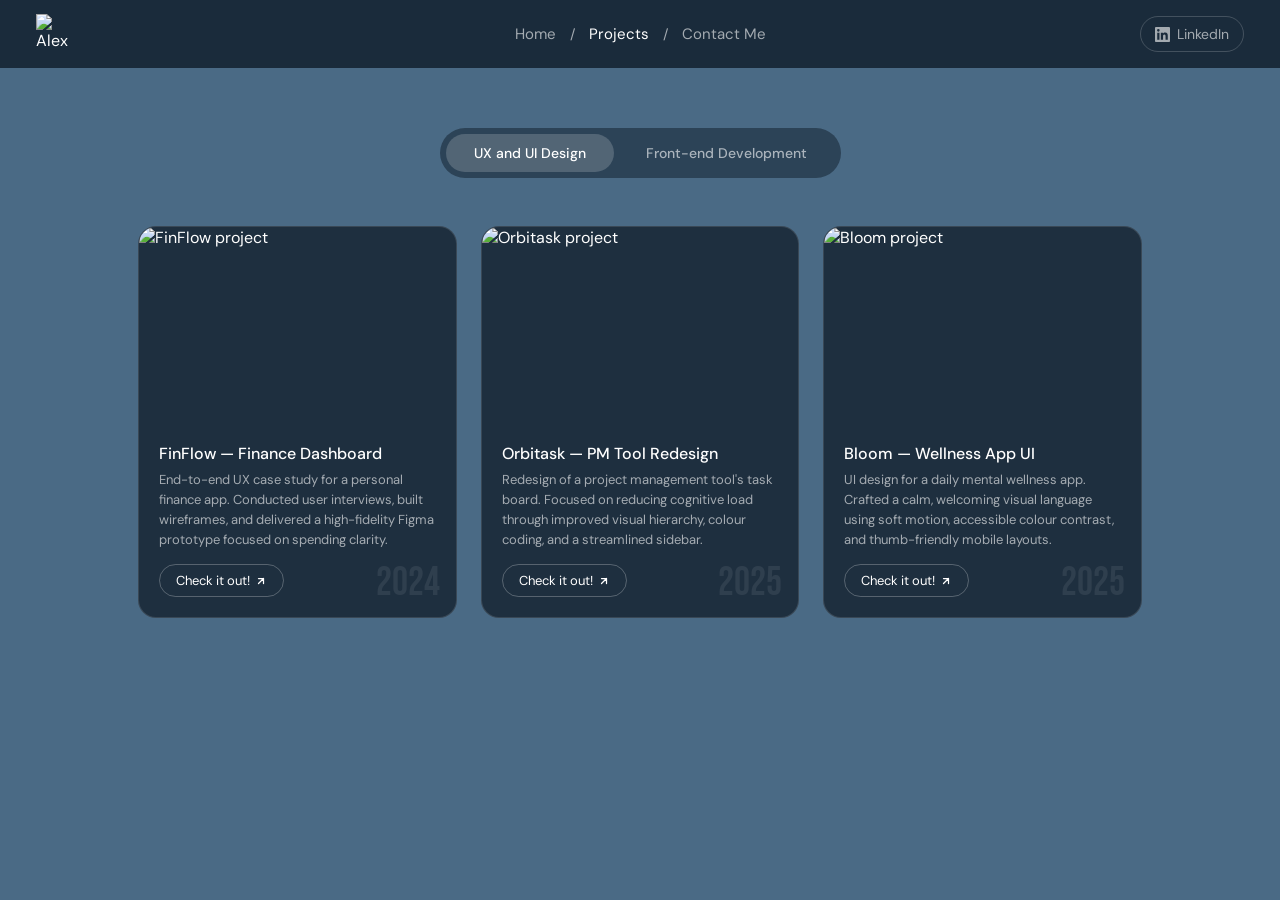
==== projects.html @ c5fc4b39 "Add files via upload" ====
<!doctype html>
<html lang="en">
  <head>
    <meta charset="UTF-8" />
    <meta name="viewport" content="width=device-width, initial-scale=1.0" />
    <title>Projects — Alex Carter</title>
    <link rel="stylesheet" href="style.css" />
  </head>
  <body>
    <!-- Nav bar -->
    <nav class="navbar">
      <a href="index.html" class="nav-logo">
        <img src="images/alex-logo.png" alt="Alex Carter logo" />
      </a>

      <ul class="nav-links">
        <li><a href="index.html" class="nav-link">Home</a></li>
        <li><span class="nav-sep">/</span></li>
        <li><a href="projects.html" class="nav-link active">Projects</a></li>
        <li><span class="nav-sep">/</span></li>
        <li><a href="contact.html" class="nav-link">Contact Me</a></li>
      </ul>

      <a href="https://linkedin.com" target="_blank" class="nav-linkedin">
        <svg
          xmlns="http://www.w3.org/2000/svg"
          viewBox="0 0 24 24"
          fill="currentColor"
        >
          <path
            d="M20.447 20.452h-3.554v-5.569c0-1.328-.027-3.037-1.852-3.037-1.853 0-2.136 1.445-2.136 2.939v5.667H9.351V9h3.414v1.561h.046c.477-.9 1.637-1.85 3.37-1.85 3.601 0 4.267 2.37 4.267 5.455v6.286zM5.337 7.433a2.062 2.062 0 0 1-2.063-2.065 2.064 2.064 0 1 1 2.063 2.065zm1.782 13.019H3.555V9h3.564v11.452zM22.225 0H1.771C.792 0 0 .774 0 1.729v20.542C0 23.227.792 24 1.771 24h20.451C23.2 24 24 23.227 24 22.271V1.729C24 .774 23.2 0 22.222 0h.003z"
          />
        </svg>
        <span>LinkedIn</span>
      </a>
    </nav>

    <!-- Projects page -->
    <div class="projects-page">
      <div class="projects-content">
        <!-- Tabs -->
        <div class="tab-bar fade-in fade-in-1">
          <button class="tab-btn active" data-target="panel-ux">
            UX and UI Design
          </button>
          <button class="tab-btn" data-target="panel-dev">
            Front-end Development
          </button>
        </div>

        <!-- UX projects -->
        <div class="tab-panel active" id="panel-ux">
          <div class="projects-grid">
            <div class="project-card fade-in fade-in-2">
              <img src="images/project-placeholder.jpg" alt="FinFlow project" />
              <div class="project-card-body">
                <h2 class="project-title">FinFlow — Finance Dashboard</h2>
                <p class="project-desc">
                  End-to-end UX case study for a personal finance app. Conducted
                  user interviews, built wireframes, and delivered a
                  high-fidelity Figma prototype focused on spending clarity.
                </p>
                <a href="#" class="btn-card">
                  Check it out!
                  <svg
                    xmlns="http://www.w3.org/2000/svg"
                    viewBox="0 0 24 24"
                    fill="none"
                    stroke="currentColor"
                    stroke-width="2.5"
                    stroke-linecap="round"
                    stroke-linejoin="round"
                  >
                    <path d="M7 17L17 7M17 7H7M17 7v10" />
                  </svg>
                </a>
              </div>
              <span class="project-year">2024</span>
            </div>

            <div class="project-card fade-in fade-in-3">
              <img
                src="images/project-placeholder.jpg"
                alt="Orbitask project"
              />
              <div class="project-card-body">
                <h2 class="project-title">Orbitask — PM Tool Redesign</h2>
                <p class="project-desc">
                  Redesign of a project management tool's task board. Focused on
                  reducing cognitive load through improved visual hierarchy,
                  colour coding, and a streamlined sidebar.
                </p>
                <a href="#" class="btn-card">
                  Check it out!
                  <svg
                    xmlns="http://www.w3.org/2000/svg"
                    viewBox="0 0 24 24"
                    fill="none"
                    stroke="currentColor"
                    stroke-width="2.5"
                    stroke-linecap="round"
                    stroke-linejoin="round"
                  >
                    <path d="M7 17L17 7M17 7H7M17 7v10" />
                  </svg>
                </a>
              </div>
              <span class="project-year">2025</span>
            </div>

            <div class="project-card fade-in fade-in-4">
              <img src="images/project-placeholder.jpg" alt="Bloom project" />
              <div class="project-card-body">
                <h2 class="project-title">Bloom — Wellness App UI</h2>
                <p class="project-desc">
                  UI design for a daily mental wellness app. Crafted a calm,
                  welcoming visual language using soft motion, accessible colour
                  contrast, and thumb-friendly mobile layouts.
                </p>
                <a href="#" class="btn-card">
                  Check it out!
                  <svg
                    xmlns="http://www.w3.org/2000/svg"
                    viewBox="0 0 24 24"
                    fill="none"
                    stroke="currentColor"
                    stroke-width="2.5"
                    stroke-linecap="round"
                    stroke-linejoin="round"
                  >
                    <path d="M7 17L17 7M17 7H7M17 7v10" />
                  </svg>
                </a>
              </div>
              <span class="project-year">2025</span>
            </div>
          </div>
        </div>

        <!-- Dev projects -->
        <div class="tab-panel" id="panel-dev">
          <div class="projects-grid">
            <div class="project-card fade-in fade-in-2">
              <img src="images/project-placeholder.jpg" alt="Lunaris project" />
              <div class="project-card-body">
                <h2 class="project-title">Lunaris — Data Viz Site</h2>
                <p class="project-desc">
                  An interactive data visualisation site built with vanilla JS
                  and SVG. Displays real-time astronomy data with animated
                  charts, smooth transitions, and full keyboard navigation.
                </p>
                <a href="#" class="btn-card">
                  Check it out!
                  <svg
                    xmlns="http://www.w3.org/2000/svg"
                    viewBox="0 0 24 24"
                    fill="none"
                    stroke="currentColor"
                    stroke-width="2.5"
                    stroke-linecap="round"
                    stroke-linejoin="round"
                  >
                    <path d="M7 17L17 7M17 7H7M17 7v10" />
                  </svg>
                </a>
              </div>
              <span class="project-year">2024</span>
            </div>

            <div class="project-card fade-in fade-in-3">
              <img src="images/project-placeholder.jpg" alt="Cartly project" />
              <div class="project-card-body">
                <h2 class="project-title">Cartly — E-commerce Frontend</h2>
                <p class="project-desc">
                  A fully responsive e-commerce storefront built in HTML, CSS,
                  and JS. Features a filterable product grid, an animated cart
                  drawer, and a multi-step checkout flow.
                </p>
                <a href="#" class="btn-card">
                  Check it out!
                  <svg
                    xmlns="http://www.w3.org/2000/svg"
                    viewBox="0 0 24 24"
                    fill="none"
                    stroke="currentColor"
                    stroke-width="2.5"
                    stroke-linecap="round"
                    stroke-linejoin="round"
                  >
                    <path d="M7 17L17 7M17 7H7M17 7v10" />
                  </svg>
                </a>
              </div>
              <span class="project-year">2025</span>
            </div>

            <div class="project-card fade-in fade-in-4">
              <img src="images/project-placeholder.jpg" alt="Typeset project" />
              <div class="project-card-body">
                <h2 class="project-title">Typeset — CSS Playground</h2>
                <p class="project-desc">
                  An interactive typography tool that lets users pair fonts,
                  adjust scale, and preview CSS variables in real time. Built to
                  sharpen both CSS skills and typographic sensibility.
                </p>
                <a href="#" class="btn-card">
                  Check it out!
                  <svg
                    xmlns="http://www.w3.org/2000/svg"
                    viewBox="0 0 24 24"
                    fill="none"
                    stroke="currentColor"
                    stroke-width="2.5"
                    stroke-linecap="round"
                    stroke-linejoin="round"
                  >
                    <path d="M7 17L17 7M17 7H7M17 7v10" />
                  </svg>
                </a>
              </div>
              <span class="project-year">2025</span>
            </div>
          </div>
        </div>
      </div>
    </div>

    <script src="script.js"></script>
  </body>
</html>
---- style.css ----
@import url("https://fonts.googleapis.com/css2?family=Cormorant+Garamond:wght@300;400;600&family=DM+Sans:ital,opsz,wght@0,9..40,300;0,9..40,400;0,9..40,500;0,9..40,600;1,9..40,300&family=Bebas+Neue&display=swap");

/* Custom variables */
:root {
  --dark: #1a2b3b;
  --medium: #223344;
  --projects-bg: #4a6a85;
  --card-dark: #1e2f3f;
  --form-bg: #456278;
  --white: #ffffff;
  --white-60: rgba(255, 255, 255, 0.6);
  --white-30: rgba(255, 255, 255, 0.3);
  --white-12: rgba(255, 255, 255, 0.12);
  --border: rgba(255, 255, 255, 0.18);

  --font-heading: "Cormorant Garamond", serif;
  --font-body: "DM Sans", sans-serif;
  --font-display: "Bebas Neue", sans-serif;

  --nav-height: 68px;
  --radius: 18px;
  --transition: 0.28s ease;
}

/* Basic reset */
* {
  box-sizing: border-box;
  margin: 0;
  padding: 0;
}

html {
  scroll-behavior: smooth;
}

body {
  font-family: var(--font-body);
  color: var(--white);
  background: var(--dark);
  overflow-x: hidden;
}

a {
  color: inherit;
  text-decoration: none;
}

img {
  display: block;
  max-width: 100%;
}

/* Nav bar */

.navbar {
  position: fixed;
  top: 0;
  left: 0;
  right: 0;
  height: var(--nav-height);
  background: var(--dark);
  display: flex;
  align-items: center;
  justify-content: space-between;
  padding: 0 36px;
  z-index: 100;
}

.nav-logo {
  width: 40px;
  height: 40px;
  transition:
    transform var(--transition),
    opacity var(--transition);
}

.nav-logo:hover {
  transform: scale(1.08);
  opacity: 0.85;
}

.nav-logo img {
  width: 100%;
  height: 100%;
  object-fit: contain;
}

.nav-links {
  display: flex;
  align-items: center;
  list-style: none;
  position: absolute;
  left: 50%;
  transform: translateX(-50%);
}

.nav-links li {
  display: flex;
  align-items: center;
}

.nav-sep {
  color: var(--white-60);
  font-size: 14px;
  margin: 0 10px;
}

.nav-link {
  font-size: 15px;
  color: var(--white-60);
  padding: 6px 4px;
  transition: color var(--transition);
}

.nav-link:hover,
.nav-link.active {
  color: var(--white);
}

.nav-linkedin {
  display: flex;
  align-items: center;
  gap: 7px;
  font-size: 14px;
  color: var(--white-60);
  padding: 8px 14px;
  border: 1px solid var(--border);
  border-radius: 50px;
  transition:
    color var(--transition),
    border-color var(--transition),
    background var(--transition);
}

.nav-linkedin:hover {
  color: var(--white);
  border-color: rgba(255, 255, 255, 0.4);
  background: rgba(255, 255, 255, 0.06);
}

.nav-linkedin svg {
  width: 15px;
  height: 15px;
}

/* Home page */

.home-page {
  background: var(--dark);
  min-height: 100vh;
  display: flex;
  align-items: center;
  padding-top: var(--nav-height);
  position: relative;
  overflow: hidden;
}

.watermark {
  position: absolute;
  top: 50%;
  left: 50%;
  transform: translate(-50%, -50%);
  font-family: var(--font-display);
  font-size: clamp(80px, 16vw, 200px);
  white-space: nowrap;
  color: transparent;
  -webkit-text-stroke: 1px rgba(255, 255, 255, 0.1);
  pointer-events: none;
  user-select: none;
}

.home-content {
  position: relative;
  z-index: 2;
  width: 100%;
  max-width: 1100px;
  margin: 0 auto;
  padding: 60px 48px;
  display: flex;
  align-items: center;
  justify-content: space-between;
  gap: 48px;
}

.home-text {
  flex: 1;
  max-width: 520px;
}

.home-name {
  font-family: var(--font-heading);
  font-size: clamp(42px, 6vw, 68px);
  font-weight: 600;
  line-height: 1.1;
  margin-bottom: 6px;
}

.home-role {
  font-size: 16px;
  font-weight: 300;
  color: var(--white-60);
  margin-bottom: 22px;
}

.home-bio {
  font-size: 15px;
  line-height: 1.75;
  color: var(--white-60);
  margin-bottom: 36px;
}

.home-ctas {
  display: flex;
  gap: 14px;
}

.btn {
  display: inline-flex;
  align-items: center;
  gap: 8px;
  padding: 12px 26px;
  border-radius: 50px;
  font-family: var(--font-body);
  font-size: 14px;
  font-weight: 500;
  cursor: pointer;
  transition: all var(--transition);
  border: none;
}

.btn-primary {
  background: var(--white);
  color: var(--dark);
}

.btn-primary:hover {
  background: rgba(255, 255, 255, 0.88);
  transform: translateY(-2px);
  box-shadow: 0 8px 24px rgba(0, 0, 0, 0.3);
}

.btn-outline {
  background: transparent;
  color: var(--white);
  border: 1px solid var(--border);
}

.btn-outline:hover {
  background: rgba(255, 255, 255, 0.08);
  border-color: rgba(255, 255, 255, 0.4);
  transform: translateY(-2px);
}

.home-avatar {
  flex-shrink: 0;
  width: clamp(240px, 28vw, 360px);
  height: clamp(240px, 28vw, 360px);
  border-radius: 50%;
  overflow: hidden;
  border: 2px solid var(--white-12);
  box-shadow: 0 20px 60px rgba(0, 0, 0, 0.4);
}

.home-avatar img {
  width: 100%;
  height: 100%;
  object-fit: cover;
  object-position: center top;
}

/* Projects */

.projects-page {
  background: var(--projects-bg);
  min-height: 100vh;
  padding-top: var(--nav-height);
}

.projects-content {
  max-width: 1100px;
  margin: 0 auto;
  padding: 60px 48px;
}

.tab-bar {
  display: flex;
  align-items: center;
  background: rgba(20, 35, 50, 0.55);
  border-radius: 50px;
  padding: 6px;
  width: fit-content;
  margin: 0 auto 48px;
  gap: 4px;
}

.tab-btn {
  padding: 10px 28px;
  border-radius: 50px;
  border: none;
  font-family: var(--font-body);
  font-size: 14px;
  font-weight: 500;
  cursor: pointer;
  background: transparent;
  color: var(--white-60);
  transition: all var(--transition);
}

.tab-btn:hover {
  color: var(--white);
}

.tab-btn.active {
  background: rgba(255, 255, 255, 0.18);
  color: var(--white);
}

.projects-grid {
  display: grid;
  grid-template-columns: repeat(3, 1fr);
  gap: 24px;
}

.project-card {
  background: var(--card-dark);
  border-radius: var(--radius);
  border: 1px solid var(--white-12);
  overflow: hidden;
  position: relative;
  transition:
    transform var(--transition),
    box-shadow var(--transition);
}

.project-card:hover {
  transform: translateY(-6px);
  box-shadow: 0 16px 48px rgba(0, 0, 0, 0.45);
}

.project-card img {
  width: 100%;
  aspect-ratio: 16/10;
  object-fit: cover;
  transition: transform 0.4s ease;
}

.project-card:hover img {
  transform: scale(1.04);
}

.project-card-body {
  padding: 18px 20px 20px;
}

.project-title {
  font-size: 16px;
  font-weight: 500;
  margin-bottom: 6px;
}

.project-desc {
  font-size: 13px;
  color: var(--white-60);
  line-height: 1.55;
  margin-bottom: 14px;
}

.btn-card {
  display: inline-flex;
  align-items: center;
  gap: 5px;
  padding: 7px 16px;
  border-radius: 50px;
  background: transparent;
  border: 1px solid rgba(255, 255, 255, 0.25);
  color: var(--white);
  font-family: var(--font-body);
  font-size: 13px;
  cursor: pointer;
  transition: all var(--transition);
}

.btn-card:hover {
  background: rgba(255, 255, 255, 0.1);
  border-color: rgba(255, 255, 255, 0.45);
}

.btn-card svg {
  width: 12px;
  height: 12px;
}

.project-year {
  position: absolute;
  bottom: 14px;
  right: 16px;
  font-family: var(--font-display);
  font-size: 40px;
  color: rgba(255, 255, 255, 0.08);
  line-height: 1;
  pointer-events: none;
  user-select: none;
}

.tab-panel {
  display: none;
}

.tab-panel.active {
  display: block;
  animation: fadeIn 0.3s ease;
}

/* Contact page */

.contact-page {
  background: var(--dark);
  min-height: 100vh;
  display: flex;
  align-items: center;
  justify-content: center;
  padding-top: var(--nav-height);
}

.contact-content {
  width: 100%;
  max-width: 1100px;
  margin: 0 auto;
  padding: 60px 48px;
  display: flex;
  justify-content: center;
}

.contact-card {
  background: var(--form-bg);
  border-radius: 28px;
  padding: 52px 56px;
  width: 100%;
  max-width: 740px;
  border: 1px solid var(--white-12);
  box-shadow: 0 24px 72px rgba(0, 0, 0, 0.3);
}

.contact-title {
  font-family: var(--font-heading);
  font-size: 32px;
  font-weight: 600;
  text-align: center;
  margin-bottom: 36px;
}

.form-group {
  margin-bottom: 22px;
}

.form-label {
  display: block;
  font-size: 14px;
  color: var(--white-60);
  margin-bottom: 8px;
}

.form-input,
.form-textarea {
  width: 100%;
  background: rgba(255, 255, 255, 0.1);
  border: 1px solid rgba(255, 255, 255, 0.2);
  border-radius: 10px;
  color: var(--white);
  font-family: var(--font-body);
  font-size: 15px;
  padding: 12px 16px;
  outline: none;
  transition:
    border-color var(--transition),
    background var(--transition);
  resize: none;
}

.form-input::placeholder,
.form-textarea::placeholder {
  color: var(--white-30);
}

.form-input:focus,
.form-textarea:focus {
  border-color: rgba(255, 255, 255, 0.5);
  background: rgba(255, 255, 255, 0.15);
}

.form-input.error,
.form-textarea.error {
  border-color: #e07a7a;
}

.form-textarea {
  height: 140px;
}

.form-submit {
  display: flex;
  justify-content: center;
  margin-top: 28px;
}

.form-feedback {
  text-align: center;
  margin-top: 14px;
  font-size: 14px;
  min-height: 20px;
}

.form-feedback.success {
  color: #7ed9a0;
}
.form-feedback.error {
  color: #e07a7a;
}

.contact-info {
  display: flex;
  justify-content: center;
  gap: 32px;
  margin-top: 28px;
  padding-top: 24px;
  border-top: 1px solid rgba(255, 255, 255, 0.15);
}

.contact-info-item {
  display: flex;
  align-items: center;
  gap: 8px;
  font-size: 14px;
  color: var(--white-60);
}

.contact-info-item svg {
  width: 17px;
  height: 17px;
  opacity: 0.75;
}

/* Animations */

.fade-in {
  opacity: 0;
  transform: translateY(16px);
  animation: fadeInUp 0.6s ease forwards;
}

.fade-in-1 {
  animation-delay: 0.05s;
}
.fade-in-2 {
  animation-delay: 0.15s;
}
.fade-in-3 {
  animation-delay: 0.25s;
}
.fade-in-4 {
  animation-delay: 0.35s;
}
.fade-in-5 {
  animation-delay: 0.45s;
}

@keyframes fadeInUp {
  to {
    opacity: 1;
    transform: translateY(0);
  }
}

@keyframes fadeIn {
  from {
    opacity: 0;
    transform: translateY(8px);
  }
  to {
    opacity: 1;
    transform: translateY(0);
  }
}

/* Making it responsive */

@media (max-width: 900px) {
  .home-content {
    flex-direction: column-reverse;
    align-items: center;
    text-align: center;
    padding: 40px 28px;
  }

  .home-ctas {
    justify-content: center;
  }

  .watermark {
    font-size: 18vw;
  }

  .projects-grid {
    grid-template-columns: repeat(2, 1fr);
  }

  .contact-card {
    padding: 36px 28px;
  }
}

@media (max-width: 640px) {
  .navbar {
    padding: 0 20px;
  }

  .nav-sep {
    margin: 0 6px;
  }

  .nav-link {
    font-size: 13px;
  }

  .nav-linkedin span {
    display: none;
  }

  .nav-linkedin {
    padding: 8px 10px;
  }

  .projects-grid {
    grid-template-columns: 1fr;
  }

  .projects-content {
    padding: 40px 20px;
  }

  .contact-content {
    padding: 40px 20px;
  }

  .contact-info {
    flex-direction: column;
    align-items: center;
    gap: 16px;
  }
}
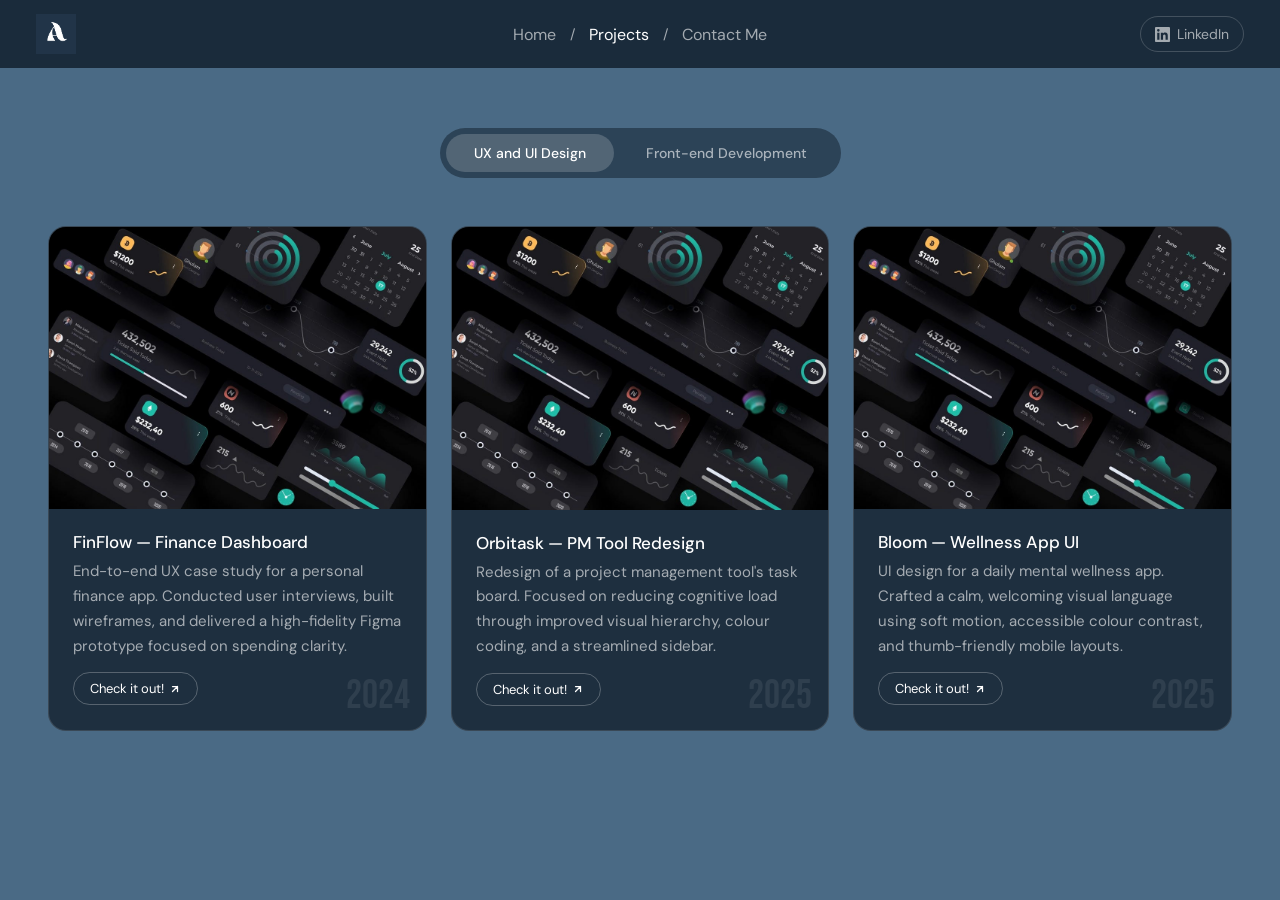
==== commit 25800f74: "Push repo" ====
--- a/projects.html
+++ b/projects.html
@@ -60,7 +60,7 @@
                   user interviews, built wireframes, and delivered a
                   high-fidelity Figma prototype focused on spending clarity.
                 </p>
-                <a href="#" class="btn-card">
+                <a href="finflow.html" class="btn-card">
                   Check it out!
                   <svg
                     xmlns="http://www.w3.org/2000/svg"
@@ -90,7 +90,7 @@
                   reducing cognitive load through improved visual hierarchy,
                   colour coding, and a streamlined sidebar.
                 </p>
-                <a href="#" class="btn-card">
+                <a href="orbitask.html" class="btn-card">
                   Check it out!
                   <svg
                     xmlns="http://www.w3.org/2000/svg"
@@ -117,7 +117,7 @@
                   welcoming visual language using soft motion, accessible colour
                   contrast, and thumb-friendly mobile layouts.
                 </p>
-                <a href="#" class="btn-card">
+                <a href="bloom.html" class="btn-card">
                   Check it out!
                   <svg
                     xmlns="http://www.w3.org/2000/svg"
@@ -149,7 +149,7 @@
                   and SVG. Displays real-time astronomy data with animated
                   charts, smooth transitions, and full keyboard navigation.
                 </p>
-                <a href="#" class="btn-card">
+                <a href="lunaris.html" class="btn-card">
                   Check it out!
                   <svg
                     xmlns="http://www.w3.org/2000/svg"
@@ -176,7 +176,7 @@
                   and JS. Features a filterable product grid, an animated cart
                   drawer, and a multi-step checkout flow.
                 </p>
-                <a href="#" class="btn-card">
+                <a href="cartly.html" class="btn-card">
                   Check it out!
                   <svg
                     xmlns="http://www.w3.org/2000/svg"
@@ -203,7 +203,7 @@
                   adjust scale, and preview CSS variables in real time. Built to
                   sharpen both CSS skills and typographic sensibility.
                 </p>
-                <a href="#" class="btn-card">
+                <a href="typeset.html" class="btn-card">
                   Check it out!
                   <svg
                     xmlns="http://www.w3.org/2000/svg"
--- a/style.css
+++ b/style.css
@@ -35,6 +35,7 @@
 
 body {
   font-family: var(--font-body);
+  font-size: 17px; /* bumped up for readability */
   color: var(--white);
   background: var(--dark);
   overflow-x: hidden;
@@ -106,7 +107,7 @@
 }
 
 .nav-link {
-  font-size: 15px;
+  font-size: 16px;
   color: var(--white-60);
   padding: 6px 4px;
   transition: color var(--transition);
@@ -196,15 +197,15 @@
 }
 
 .home-role {
+  font-size: 17px;
+  font-weight: 300;
+  color: var(--white-60);
+  margin-bottom: 22px;
+}
+
+.home-bio {
   font-size: 16px;
-  font-weight: 300;
-  color: var(--white-60);
-  margin-bottom: 22px;
-}
-
-.home-bio {
-  font-size: 15px;
-  line-height: 1.75;
+  line-height: 1.85; /* was 1.75 */
   color: var(--white-60);
   margin-bottom: 36px;
 }
@@ -277,7 +278,7 @@
 }
 
 .projects-content {
-  max-width: 1100px;
+  max-width: 1280px;
   margin: 0 auto;
   padding: 60px 48px;
 }
@@ -339,7 +340,7 @@
 
 .project-card img {
   width: 100%;
-  aspect-ratio: 16/10;
+  aspect-ratio: 4/3;
   object-fit: cover;
   transition: transform 0.4s ease;
 }
@@ -349,19 +350,19 @@
 }
 
 .project-card-body {
-  padding: 18px 20px 20px;
+  padding: 22px 24px 24px;
 }
 
 .project-title {
-  font-size: 16px;
+  font-size: 17px;
   font-weight: 500;
   margin-bottom: 6px;
 }
 
 .project-desc {
-  font-size: 13px;
-  color: var(--white-60);
-  line-height: 1.55;
+  font-size: 15px;
+  color: var(--white-60);
+  line-height: 1.65; /* was 1.55 */
   margin-bottom: 14px;
 }
 
@@ -455,7 +456,7 @@
 
 .form-label {
   display: block;
-  font-size: 14px;
+  font-size: 15px;
   color: var(--white-60);
   margin-bottom: 8px;
 }
@@ -468,7 +469,7 @@
   border-radius: 10px;
   color: var(--white);
   font-family: var(--font-body);
-  font-size: 15px;
+  font-size: 16px;
   padding: 12px 16px;
   outline: none;
   transition:
@@ -648,3 +649,225 @@
     gap: 16px;
   }
 }
+
+/* Project detail pages */
+
+.project-detail-page {
+  background: var(--dark);
+  min-height: 100vh;
+  padding-top: var(--nav-height);
+}
+
+.project-detail-content {
+  max-width: 900px;
+  margin: 0 auto;
+  padding: 60px 48px;
+}
+
+/* back link at the top */
+.back-link {
+  display: inline-flex;
+  align-items: center;
+  gap: 8px;
+  font-size: 14px;
+  color: var(--white-60);
+  margin-bottom: 40px;
+  transition: color var(--transition);
+}
+
+.back-link:hover {
+  color: var(--white);
+}
+
+.back-link svg {
+  width: 16px;
+  height: 16px;
+}
+
+/* header section */
+.project-detail-header {
+  margin-bottom: 40px;
+}
+
+.project-detail-tags {
+  display: flex;
+  gap: 10px;
+  margin-bottom: 18px;
+  flex-wrap: wrap;
+}
+
+.project-tag {
+  font-size: 12px;
+  font-weight: 500;
+  color: var(--white-60);
+  border: 1px solid var(--border);
+  border-radius: 50px;
+  padding: 4px 14px;
+  letter-spacing: 0.04em;
+  text-transform: uppercase;
+}
+
+.project-detail-title {
+  font-family: var(--font-heading);
+  font-size: 52px;
+  font-weight: 600;
+  line-height: 1.1;
+  margin-bottom: 16px;
+}
+
+.project-detail-subtitle {
+  font-size: 16px;
+  color: var(--white-60);
+  line-height: 1.7;
+  max-width: 680px;
+}
+
+/* hero image */
+.project-detail-img {
+  width: 100%;
+  border-radius: var(--radius);
+  overflow: hidden;
+  margin-bottom: 56px;
+  border: 1px solid var(--white-12);
+}
+
+.project-detail-img img {
+  width: 100%;
+  display: block;
+}
+
+/* info row: year, role, tools */
+.project-detail-meta {
+  display: flex;
+  margin-bottom: 56px;
+  padding: 28px 32px;
+  background: rgba(255, 255, 255, 0.05);
+  border: 1px solid var(--white-12);
+  border-radius: var(--radius);
+}
+
+.meta-item {
+  flex: 1;
+  padding: 0 24px;
+  border-left: 1px solid var(--white-12);
+}
+
+.meta-item:first-child {
+  padding-left: 0;
+  border-left: none;
+}
+
+.meta-item h3 {
+  font-size: 11px;
+  font-weight: 500;
+  color: var(--white-30);
+  text-transform: uppercase;
+  letter-spacing: 0.1em;
+  margin-bottom: 8px;
+}
+
+.meta-item p {
+  font-size: 15px;
+  color: var(--white);
+  line-height: 1.5;
+}
+
+/* content sections */
+.project-detail-section {
+  margin-bottom: 48px;
+}
+
+.project-detail-section h2 {
+  font-family: var(--font-heading);
+  font-size: 26px;
+  font-weight: 600;
+  margin-bottom: 16px;
+  color: var(--white);
+}
+
+.project-detail-section p {
+  font-size: 15px;
+  color: var(--white-60);
+  line-height: 1.85;
+  margin-bottom: 14px;
+}
+
+/* two-column layout for process steps */
+.process-grid {
+  display: grid;
+  grid-template-columns: 1fr 1fr;
+  gap: 20px;
+  margin-top: 20px;
+}
+
+.process-card {
+  background: rgba(255, 255, 255, 0.05);
+  border: 1px solid var(--white-12);
+  border-radius: var(--radius);
+  padding: 24px 26px;
+}
+
+.process-card h3 {
+  font-size: 15px;
+  font-weight: 600;
+  margin-bottom: 10px;
+  color: var(--white);
+}
+
+.process-card p {
+  font-size: 14px;
+  color: var(--white-60);
+  line-height: 1.7;
+  margin-bottom: 0;
+}
+
+.process-step-num {
+  font-family: var(--font-display);
+  font-size: 32px;
+  color: rgba(255, 255, 255, 0.12);
+  margin-bottom: 8px;
+  line-height: 1;
+}
+
+/* outcome / result highlight box */
+.outcome-box {
+  background: rgba(122, 176, 204, 0.10);
+  border: 1px solid rgba(122, 176, 204, 0.25);
+  border-radius: var(--radius);
+  padding: 28px 32px;
+  margin-top: 20px;
+}
+
+.outcome-box p {
+  font-size: 15px;
+  color: rgba(255, 255, 255, 0.80);
+  line-height: 1.75;
+  margin-bottom: 0;
+}
+
+@media (max-width: 700px) {
+  .project-detail-content {
+    padding: 40px 20px;
+  }
+
+  .project-detail-meta {
+    flex-direction: column;
+    gap: 20px;
+  }
+
+  .meta-item {
+    padding: 0;
+    border-left: none;
+    border-top: 1px solid var(--white-12);
+    padding-top: 20px;
+  }
+
+  .meta-item:first-child {
+    border-top: none;
+    padding-top: 0;
+  }
+
+  .process-grid {
+    grid-template-columns: 1fr;
+  }
+}
